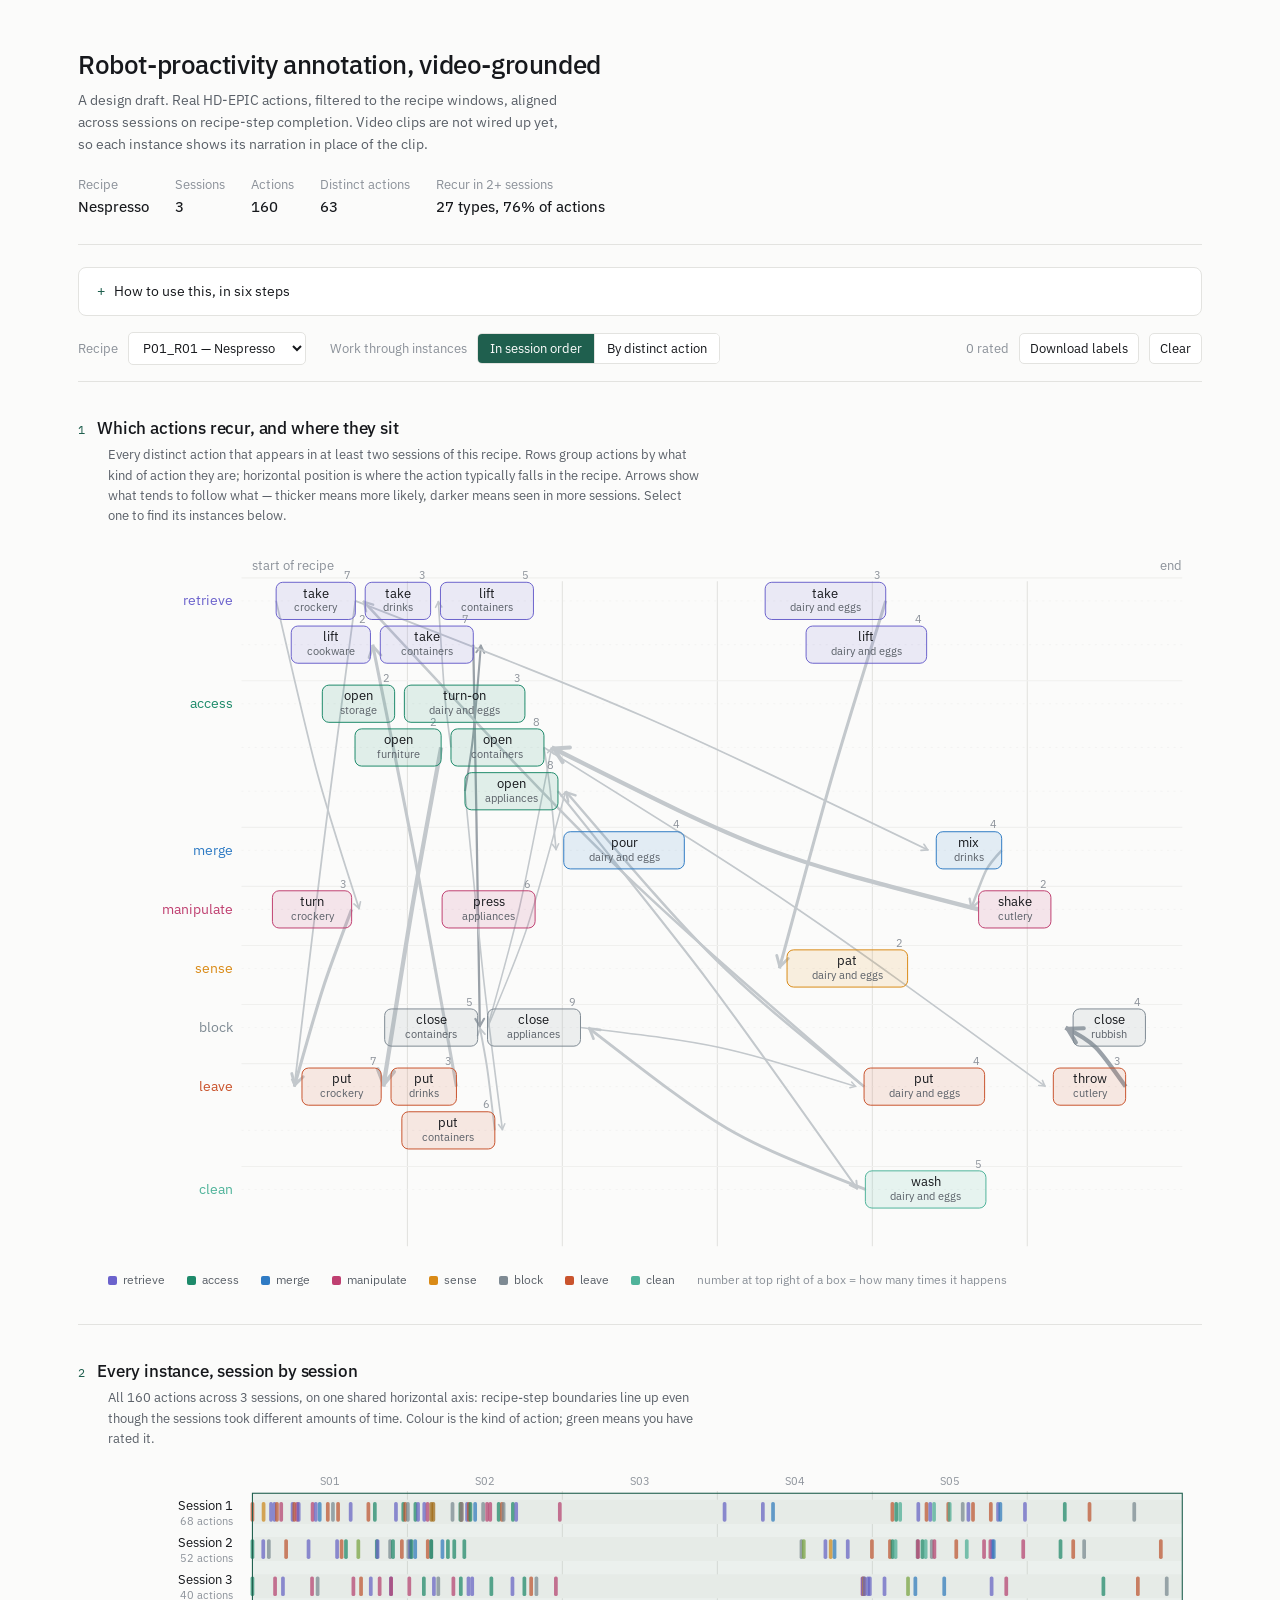
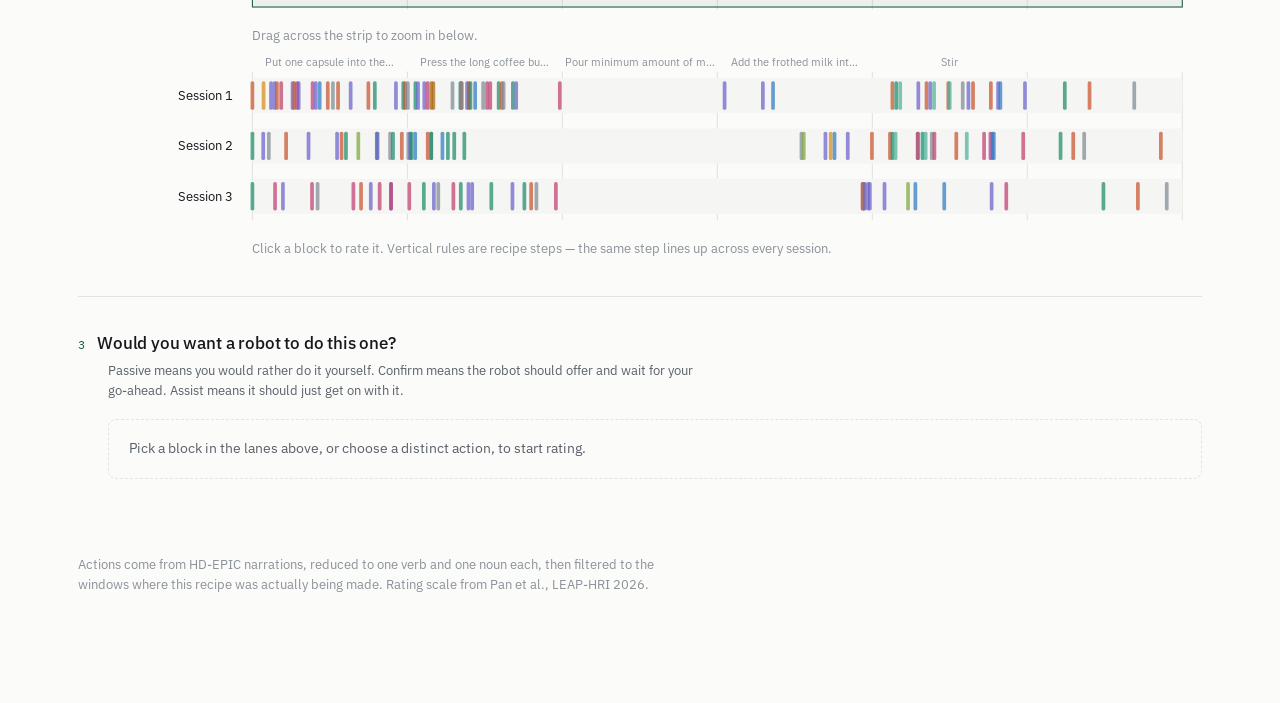
==== index.html @ 305ccfb9 "add annotation tool draft" ====
<!DOCTYPE html>
<html lang="en">
<head>
<meta charset="utf-8">
<meta name="viewport" content="width=device-width,initial-scale=1">
<title>Proactivity annotation tool — design draft</title>
<link rel="preconnect" href="https://fonts.googleapis.com">
<link rel="preconnect" href="https://fonts.gstatic.com" crossorigin>
<link href="https://fonts.googleapis.com/css2?family=IBM+Plex+Sans:wght@400;450;500;600&family=IBM+Plex+Mono:wght@400;450&display=swap" rel="stylesheet">
<style>
:root{
  --paper:#FBFBFA; --panel:#FFFFFF; --ink:#16181C; --mid:#5A6068; --soft:#8B9199;
  --rule:#E3E3E0; --rule2:#F0F0EE; --accent:#1F5F4E; --accent-soft:#E8F0ED;
  --shade:#F5F5F3;
  --c-access:#1D8A6A; --c-block:#7E8A93; --c-clean:#4FB39A; --c-leave:#C9532C;
  --c-manipulate:#BF3F70; --c-merge:#2F7BC4; --c-monitor:#A9690F; --c-retrieve:#6B62CC;
  --c-sense:#D98A16; --c-split:#C93F3F; --c-transition:#7EA83F; --c-order:#9A6BB8;
}
*{box-sizing:border-box}
html,body{margin:0;padding:0}
body{background:var(--paper);color:var(--ink);font-family:"IBM Plex Sans",-apple-system,BlinkMacSystemFont,"Segoe UI",sans-serif;font-size:14px;line-height:1.55;-webkit-font-smoothing:antialiased}
.wrap{max-width:1180px;margin:0 auto;padding:0 28px 96px}
a{color:var(--accent)}
h1,h2,h3{font-weight:500;margin:0}

/* ---------- masthead ---------- */
header{padding:44px 0 26px;border-bottom:1px solid var(--rule)}
h1{font-size:26px;letter-spacing:-.015em}
.sub{color:var(--mid);margin-top:6px;max-width:62ch}
.meta{display:flex;gap:26px;flex-wrap:wrap;margin-top:20px;font-size:12.5px;color:var(--soft)}
.meta b{display:block;font-weight:450;color:var(--ink);font-size:15px;font-variant-numeric:tabular-nums}

/* ---------- controls ---------- */
.bar{display:flex;gap:10px;align-items:center;flex-wrap:wrap;padding:16px 0;border-bottom:1px solid var(--rule);position:sticky;top:0;background:var(--paper);z-index:20}
.bar .lbl{font-size:12.5px;color:var(--soft)}
select,button{font-family:inherit;font-size:13px;color:var(--ink);background:var(--panel);border:1px solid var(--rule);border-radius:5px;padding:6px 10px;cursor:pointer}
select:focus-visible,button:focus-visible{outline:2px solid var(--accent);outline-offset:1px}
button:hover{border-color:var(--soft)}
.seg{display:inline-flex;border:1px solid var(--rule);border-radius:5px;overflow:hidden;background:var(--panel)}
.seg button{border:0;border-radius:0;padding:6px 12px}
.seg button+button{border-left:1px solid var(--rule)}
.seg button[aria-pressed=true]{background:var(--accent);color:#fff}
.spacer{flex:1}

/* ---------- sections ---------- */
section{padding:34px 0;border-bottom:1px solid var(--rule)}
.shead{display:flex;align-items:baseline;gap:12px;margin-bottom:4px}
.snum{font-family:"IBM Plex Mono",monospace;font-size:12px;color:var(--accent);padding-top:2px}
.shead h2{font-size:16.5px;letter-spacing:-.01em}
.snote{color:var(--mid);font-size:13px;max-width:74ch;margin:0 0 18px 30px}
.plot{margin-left:30px}
svg{display:block;width:100%;height:auto;overflow:visible}
text{font-family:"IBM Plex Sans",sans-serif}

/* ---------- annotation ---------- */
.rate{margin-left:30px;background:var(--panel);border:1px solid var(--rule);border-radius:8px;padding:18px 20px}
.rate.empty{background:none;border-style:dashed;color:var(--mid)}
.clip{display:flex;gap:18px}
.thumb{width:172px;height:104px;border-radius:6px;background:var(--shade);border:1px solid var(--rule2);flex:none;display:flex;align-items:center;justify-content:center;color:var(--soft);font-size:11.5px;text-align:center;padding:10px}
.cname{font-size:17px;font-weight:500;letter-spacing:-.01em}
.cmeta{font-size:12.5px;color:var(--soft);margin-top:3px;font-variant-numeric:tabular-nums}
.narr{margin-top:10px;font-size:13.5px;color:var(--mid);border-left:2px solid var(--rule);padding-left:11px}
.ctx{margin-top:11px;font-size:13px;color:var(--mid)}
.ctx b{font-weight:450;color:var(--ink)}
.opts{display:flex;gap:8px;margin-top:16px;flex-wrap:wrap}
.opt{padding:9px 15px;border-radius:6px;font-size:13.5px}
.opt[aria-pressed=true]{background:var(--accent);border-color:var(--accent);color:#fff}
.why{margin-top:12px;width:100%;font-family:inherit;font-size:13px;padding:9px 11px;border:1px solid var(--rule);border-radius:6px;resize:vertical;min-height:38px;color:var(--ink);background:var(--panel)}
.why:focus-visible{outline:2px solid var(--accent);outline-offset:1px}
.nav{display:flex;gap:8px;align-items:center;margin-top:14px;font-size:12.5px;color:var(--soft)}
.row{margin-top:14px;font-family:"IBM Plex Mono",monospace;font-size:11px;color:var(--soft);background:var(--shade);border-radius:5px;padding:10px 12px;white-space:pre-wrap;word-break:break-all;line-height:1.6}
kbd{font-family:"IBM Plex Mono",monospace;font-size:11px;border:1px solid var(--rule);border-bottom-width:2px;border-radius:3px;padding:1px 5px;background:var(--panel);color:var(--mid)}

/* ---------- legend / footer ---------- */
.legend{display:flex;gap:16px 22px;flex-wrap:wrap;margin:14px 0 0 30px;font-size:12px;color:var(--mid)}
.sw{display:inline-block;width:9px;height:9px;border-radius:2px;margin-right:6px;vertical-align:-1px}
.foot{padding:30px 0 0;font-size:12.5px;color:var(--soft);max-width:74ch}
.how{margin:22px 0 0;border:1px solid var(--rule);border-radius:8px;background:var(--panel);padding:0 18px}
.how summary{cursor:pointer;padding:13px 0;font-size:13.5px;color:var(--ink);list-style:none}
.how summary::-webkit-details-marker{display:none}
.how summary::before{content:"+";color:var(--accent);font-family:"IBM Plex Mono",monospace;margin-right:9px}
.how[open] summary::before{content:"\2212"}
.how ol{margin:0 0 16px;padding-left:20px;font-size:13.5px;color:var(--mid);max-width:76ch}
.how li{margin-bottom:7px}
.how li b{font-weight:500;color:var(--ink)}
@media (max-width:720px){.wrap{padding:0 16px 60px}.plot,.rate,.snote,.legend{margin-left:0}.clip{flex-direction:column}.thumb{width:100%}}
@media (prefers-reduced-motion:no-preference){.bk,.nd{transition:opacity .12s ease}}
</style>
</head>
<body>
<div class="wrap">

<header>
  <h1>Robot-proactivity annotation, video-grounded</h1>
  <p class="sub">A design draft. Real HD-EPIC actions, filtered to the recipe windows, aligned across sessions on recipe-step completion. Video clips are not wired up yet, so each instance shows its narration in place of the clip.</p>
  <div class="meta" id="meta"></div>
</header>

  <details class="how">
    <summary>How to use this, in six steps</summary>
    <ol>
      <li><b>Pick a recipe.</b> Two are loaded. The numbers above tell you how many actions there are and how many distinct kinds of action.</li>
      <li><b>Glance at the top panel.</b> It shows the kinds of action that happen in more than one session, placed left to right by where they usually fall.</li>
      <li><b>Look at the lanes.</b> One lane per session, every action shown. The vertical rules are recipe steps, and they line up across sessions even though the sessions took different amounts of time. Drag across the top strip to zoom in; double-click to zoom back out.</li>
      <li><b>Click any block.</b> The panel at the bottom shows what the person was doing, what came just before and after, and how long their hands were free afterwards.</li>
      <li><b>Rate it.</b> Passive, confirm, or assist. Press <kbd>1</kbd> <kbd>2</kbd> <kbd>3</kbd> and it moves to the next action on its own. Arrow keys move without rating. Rated blocks turn green.</li>
      <li><b>Optional:</b> click a box in the top panel to see just that kind of action across all sessions, and check whether your answer holds when it happens at a different moment. Click it again to go back.</li>
    </ol>
  </details>

<div class="bar">
  <span class="lbl">Recipe</span>
  <select id="recipe"></select>
  <span class="lbl" style="margin-left:14px">Work through instances</span>
  <div class="seg" role="group" aria-label="Traversal mode">
    <button id="mChron" aria-pressed="true">In session order</button>
    <button id="mNode" aria-pressed="false">By distinct action</button>
  </div>
  <span class="spacer"></span>
  <span class="lbl" id="prog">0 rated</span>
  <button id="export">Download labels</button>
  <button id="reset">Clear</button>
</div>

<section>
  <div class="shead"><span class="snum">1</span><h2>Which actions recur, and where they sit</h2></div>
  <p class="snote">Every distinct action that appears in at least two sessions of this recipe. Rows group actions by what kind of action they are; horizontal position is where the action typically falls in the recipe. Arrows show what tends to follow what — thicker means more likely, darker means seen in more sessions. Select one to find its instances below.</p>
  <div class="plot" id="graph"></div>
  <div class="legend" id="legend"></div>
</section>

<section>
  <div class="shead"><span class="snum">2</span><h2>Every instance, session by session</h2></div>
  <p class="snote" id="slNote"></p>
  <div class="plot" id="over"></div>
  <div class="plot" id="detail" style="margin-top:6px"></div>
</section>

<section style="border-bottom:0">
  <div class="shead"><span class="snum">3</span><h2>Would you want a robot to do this one?</h2></div>
  <p class="snote">Passive means you would rather do it yourself. Confirm means the robot should offer and wait for your go-ahead. Assist means it should just get on with it.</p>
  <div id="rate"></div>
</section>

<p class="foot">Actions come from HD-EPIC narrations, reduced to one verb and one noun each, then filtered to the windows where this recipe was actually being made. Rating scale from Pan et al., LEAP-HRI 2026.</p>

</div>

<script src="data.js"></script>
<script>
(function(){
"use strict";
const $=id=>document.getElementById(id);
const CATS=["retrieve","access","split","merge","manipulate","monitor","sense","distribute","order","transition","block","leave","clean"];
const cc=c=>getComputedStyle(document.documentElement).getPropertyValue("--c-"+c).trim()||"#8B9199";
const OPTS=["Passive","Proactive-confirm","Proactive-assist"];

let key=Object.keys(DATA)[0], D=null, mode="chron", selNode=null, cur=null;
let brush=[0,1], labels={};

/* ---------- persistence ---------- */
const LS="proactivity-labels-v1";
try{labels=JSON.parse(localStorage.getItem(LS)||"{}")}catch(e){labels={}}
function save(){try{localStorage.setItem(LS,JSON.stringify(labels))}catch(e){}}

/* ---------- helpers ---------- */
const iid=(r,i)=>key+"|"+D.sessions[r].id.replace(" ","")+"|"+i;
function flat(){ // every instance in the current traversal order
  const out=[];
  D.sessions.forEach((s,r)=>s.a.forEach((a,i)=>{
    if(selNode!==null && a[0]!==selNode) return;
    out.push([r,i,a]);
  }));
  if(mode==="node") out.sort((p,q)=>p[2][0]-q[2][0] || p[2][4]-q[2][4]);
  return out;
}
function nodeOf(a){return a[0]>=0?D.nodes[a[0]].k:null}
function nameOf(a){return a?(a[0]>=0?D.nodes[a[0]].k:"("+a[1]+", one-off)"):"—"}

/* ---------- layout constants ---------- */
const VW=1000, LX=132, RX=982, PW=RX-LX;

/* ================= 1. GRAPH ================= */
function drawGraph(){
  const N=D.nodes.map(n=>Object.assign({},n));
  const rows=CATS.filter(c=>N.some(n=>n.c===c));
  const RI={}; rows.forEach((c,i)=>RI[c]=i);
  N.forEach(n=>{const p=n.k.split(" ");n.v=p[0];n.o=p.slice(1).join(" ");
    n.w=Math.max(n.v.length*7.1,n.o.length*6.3)+22; n.px=LX+n.x*PW;});
  /* pack each category into sub-lanes so x stays true to position */
  const rowH=[]; let tot=0;
  rows.forEach((c,ri)=>{
    const g=N.filter(n=>n.c===c).sort((a,b)=>a.px-b.px), lanes=[];
    const TOL=34; /* allow this much nudge before spilling to a new sub-lane */
    g.forEach(n=>{
      n.px=Math.max(LX+n.w/2,Math.min(RX-n.w/2,n.px));
      let L=-1,shift=0;
      for(let j=0;j<lanes.length;j++){
        const need=lanes[j]+9-(n.px-n.w/2);
        if(need<=0){L=j;shift=0;break}
        if(need<=TOL && n.px+need+n.w/2<=RX){L=j;shift=need;break}
      }
      if(L<0){lanes.push(0);L=lanes.length-1;shift=0}
      n.px+=shift; lanes[L]=n.px+n.w/2; n.lane=L;
    });
    rowH[ri]={top:tot,lanes:Math.max(1,lanes.length)}; tot+=Math.max(1,lanes.length)*40+14;
  });
  N.forEach(n=>{const ri=RI[n.c];n.y=52+rowH[ri].top+n.lane*40});
  const RY=i=>52+rowH[i].top, H=52+tot+8;
  let s=`<svg viewBox="0 0 ${VW} ${H}" role="img" aria-label="Recurring actions by kind and typical position">
  <defs><marker id="ah" viewBox="0 0 10 10" refX="9" refY="5" markerWidth="5.5" markerHeight="5.5" orient="auto-start-reverse"><path d="M2 1.5L8 5L2 8.5" fill="none" stroke="context-stroke" stroke-width="1.7" stroke-linecap="round" stroke-linejoin="round"/></marker></defs>`;
  // milestone guides
  const K=D.steps.length+1;
  for(let i=1;i<K;i++){const x=LX+i/K*PW;
    s+=`<line x1="${x.toFixed(1)}" y1="34" x2="${x.toFixed(1)}" y2="${H-10}" stroke="var(--rule)" stroke-width="1"/>`}
  s+=`<text x="${LX}" y="24" font-size="11.5" fill="var(--soft)">start of recipe</text>`;
  s+=`<text x="${RX}" y="24" text-anchor="end" font-size="11.5" fill="var(--soft)">end</text>`;
  rows.forEach((c,i)=>{const y=RY(i),ln=rowH[i].lanes;
    s+=`<line x1="${LX-10}" y1="${y-21}" x2="${RX}" y2="${y-21}" stroke="var(--rule2)" stroke-width="1"/>
    <text x="${LX-18}" y="${y+4}" text-anchor="end" font-size="12.5" fill="${cc(c)}">${c}</text>`;
    for(let j=0;j<ln;j++)s+=`<line x1="${LX-10}" y1="${y+j*40}" x2="${RX}" y2="${y+j*40}" stroke="var(--rule2)" stroke-width=".6" stroke-dasharray="2 4"/>`});
  D.edges.forEach(([a,b,p,ns])=>{const na=N[a],nb=N[b],ya=na.y,yb=nb.y,back=nb.px<na.px;
    const sx=na.px+(back?-na.w/2:na.w/2), ex=nb.px+(back?nb.w/2+7:-nb.w/2-7), my=(ya+yb)/2+(back?24:-12);
    s+=`<path class="ed" data-a="${a}" data-b="${b}" d="M${sx.toFixed(1)} ${ya} C${((sx+ex)/2).toFixed(1)} ${my.toFixed(1)} ${((sx+ex)/2).toFixed(1)} ${my.toFixed(1)} ${ex.toFixed(1)} ${yb}" fill="none" stroke="${ns>=3?"#9AA1A8":"#C3C8CC"}" stroke-width="${(.7+p*3.2).toFixed(2)}" marker-end="url(#ah)"/>`});
  N.forEach((n,i)=>{const y=n.y,col=cc(n.c);
    s+=`<g class="nd" data-i="${i}" tabindex="0" role="button" aria-label="${n.k}, ${n.ct} instances">
      <rect x="${(n.px-n.w/2).toFixed(1)}" y="${y-17}" width="${n.w.toFixed(1)}" height="34" rx="6" fill="${col}" fill-opacity=".12" stroke="${col}" stroke-width=".9"/>
      <text x="${n.px.toFixed(1)}" y="${y-3}" text-anchor="middle" font-size="12" fill="var(--ink)">${n.v}</text>
      <text x="${n.px.toFixed(1)}" y="${y+9.5}" text-anchor="middle" font-size="10.5" fill="var(--mid)">${n.o}</text>
      <text x="${(n.px+n.w/2-4).toFixed(1)}" y="${y-20}" text-anchor="end" font-size="10" fill="var(--soft)">${n.ct}</text></g>`});
  $("graph").innerHTML=s+"</svg>";
  $("graph").querySelectorAll(".nd").forEach(g=>{
    g.style.cursor="pointer";
    const go=()=>pickNode(+g.dataset.i);
    g.onclick=go; g.onkeydown=e=>{if(e.key==="Enter"||e.key===" "){e.preventDefault();go()}};
  });
  paintGraph();
  $("legend").innerHTML=CATS.filter(c=>D.nodes.some(n=>n.c===c))
    .map(c=>`<span><i class="sw" style="background:${cc(c)}"></i>${c}</span>`).join("")
    +`<span style="color:var(--soft)">number at top right of a box = how many times it happens</span>`;
}
function paintGraph(){
  $("graph").querySelectorAll(".nd").forEach(g=>{
    const on=selNode===null||+g.dataset.i===selNode;
    g.setAttribute("opacity",on?1:.22);
    const r=g.querySelector("rect");
    r.setAttribute("stroke-width",+g.dataset.i===selNode?2.2:.9);
    r.setAttribute("fill-opacity",+g.dataset.i===selNode?.24:.12);
  });
  $("graph").querySelectorAll(".ed").forEach(e=>{
    e.setAttribute("opacity",selNode===null?1:(+e.dataset.a===selNode||+e.dataset.b===selNode?1:.12));
  });
}
function pickNode(i){
  selNode=selNode===i?null:i;
  mode=selNode===null?mode:"node";
  setMode(mode,true);
  const f=flat(); cur=f.length?[f[0][0],f[0][1]]:null;
  if(selNode!==null){const xs=f.map(t=>t[2][4]);
    brush=[Math.max(0,Math.min(...xs)-.04),Math.min(1,Math.max(...xs)+.04)];}
  paintGraph(); drawLanes(); drawRate();
}

/* ================= 2. LANES ================= */
function laneBlocks(sIdx,y,h,x0,x1,click){
  const s=D.sessions[sIdx]; let out="";
  s.a.forEach((a,i)=>{
    const t=a[4]; if(t<x0-.002||t>x1+.002) return;
    const w=Math.max(2.2,(x1-x0<.35?7:3.4));
    const px=LX+(t-x0)/(x1-x0)*PW;
    const lit=selNode===null||a[0]===selNode;
    const isCur=cur&&cur[0]===sIdx&&cur[1]===i;
    const done=labels[iid(sIdx,i)];
    out+=`<rect class="bk" ${click?`data-r="${sIdx}" data-i="${i}" tabindex="0" role="button" aria-label="${nameOf(a)}"`:""} x="${(px-w/2).toFixed(1)}" y="${y}" width="${w}" height="${h}" rx="1.5" fill="${done?"var(--accent)":cc(a[1])}" fill-opacity="${lit?(done?.95:.72):.10}" ${isCur?'stroke="var(--ink)" stroke-width="1.6"':""}/>`;
  });
  return out;
}
function drawLanes(){
  const K=D.steps.length+1, S=D.sessions;
  /* --- overview --- */
  const OH=34+S.length*34+30;
  let o=`<svg viewBox="0 0 ${VW} ${OH}" role="img" aria-label="Overview of all sessions">`;
  for(let i=1;i<K;i++){const x=LX+i/K*PW;
    o+=`<line x1="${x.toFixed(1)}" y1="22" x2="${x.toFixed(1)}" y2="${34+S.length*34-6}" stroke="var(--rule)" stroke-width="1"/>`}
  D.steps.forEach((st,i)=>{const x=LX+(i+.5)/K*PW;
    o+=`<text x="${x.toFixed(1)}" y="16" text-anchor="middle" font-size="10.5" fill="var(--soft)">${st.id.split("_").pop()}</text>`});
  S.forEach((s,r)=>{const y=30+r*34;
    o+=`<text x="${LX-18}" y="${y+9}" text-anchor="end" font-size="12" fill="var(--ink)">${s.id}</text>
        <text x="${LX-18}" y="${y+23}" text-anchor="end" font-size="10.5" fill="var(--soft)">${s.n} actions</text>
        <rect x="${LX}" y="${y}" width="${PW}" height="22" fill="var(--shade)" rx="2"/>`;
    o+=laneBlocks(r,y+2,18,0,1,false);});
  const bx=LX+brush[0]*PW, bw=(brush[1]-brush[0])*PW;
  o+=`<rect id="bsel" x="${bx.toFixed(1)}" y="24" width="${bw.toFixed(1)}" height="${S.length*34+2}" fill="var(--accent)" fill-opacity=".07" stroke="var(--accent)" stroke-width="1"/>
      <rect id="bhit" x="${LX}" y="24" width="${PW}" height="${S.length*34+2}" fill="transparent" style="cursor:crosshair"/>
      <text x="${LX}" y="${OH-8}" font-size="11.5" fill="var(--soft)">Drag across the strip to zoom in below.</text>`;
  $("over").innerHTML=o+"</svg>";

  /* --- detail --- */
  const DH=26+S.length*46+26;
  let d=`<svg viewBox="0 0 ${VW} ${DH}" role="img" aria-label="Zoomed detail">`;
  for(let i=0;i<=K;i++){const t=i/K; if(t<brush[0]||t>brush[1])continue;
    const x=LX+(t-brush[0])/(brush[1]-brush[0])*PW;
    d+=`<line x1="${x.toFixed(1)}" y1="16" x2="${x.toFixed(1)}" y2="${22+S.length*46-8}" stroke="var(--rule)" stroke-width="1"/>`}
  const segPx=(1/K)/(brush[1]-brush[0])*PW;
  D.steps.forEach((st,i)=>{const t=(i+.5)/K; if(t<brush[0]||t>brush[1])return;
    const x=LX+(t-brush[0])/(brush[1]-brush[0])*PW, max=Math.floor(segPx/5.6);
    if(max<6)return;
    const txt=st.label.length>max?st.label.slice(0,max-1)+"\u2026":st.label;
    d+=`<text x="${x.toFixed(1)}" y="11" text-anchor="middle" font-size="10.5" fill="var(--soft)">${txt}</text>`});
  S.forEach((s,r)=>{const y=22+r*46;
    d+=`<text x="${LX-18}" y="${y+20}" text-anchor="end" font-size="12" fill="var(--ink)">${s.id}</text>
        <rect x="${LX}" y="${y}" width="${PW}" height="32" fill="var(--shade)" rx="2"/>`;
    d+=laneBlocks(r,y+3,26,brush[0],brush[1],true);});
  $("detail").innerHTML=d+`<text x="${LX}" y="${DH-8}" font-size="11.5" fill="var(--soft)">Click a block to rate it. Vertical rules are recipe steps — the same step lines up across every session.</text></svg>`;
  $("detail").querySelectorAll(".bk").forEach(b=>{
    b.style.cursor="pointer";
    const go=()=>{cur=[+b.dataset.r,+b.dataset.i];drawLanes();drawRate()};
    b.onclick=go; b.onkeydown=e=>{if(e.key==="Enter"||e.key===" "){e.preventDefault();go()}};
  });
  wireBrush();
  const n=D.nodes[selNode];
  $("slNote").textContent = selNode===null
    ? `All ${D.stats.acts} actions across ${S.length} sessions, on one shared horizontal axis: recipe-step boundaries line up even though the sessions took different amounts of time. Colour is the kind of action; green means you have rated it.`
    : `${n.k} — ${n.ct} instances, in ${n.ns} of ${S.length} sessions. Consistent horizontal positions mean this action has a stable place in the recipe; scattered ones mean it does not.`;
}
function wireBrush(){
  const hit=$("over").querySelector("#bhit"); if(!hit)return;
  let a=null;
  const xOf=ev=>{const r=hit.getBoundingClientRect();
    const cx=(ev.touches?ev.touches[0].clientX:ev.clientX)-r.left;
    return Math.max(0,Math.min(1,cx/r.width));};
  const down=e=>{a=xOf(e);e.preventDefault();
    window.addEventListener("pointermove",move);window.addEventListener("pointerup",up);};
  const move=e=>{const b=xOf(e);const lo=Math.min(a,b),hi=Math.max(a,b);
    if(hi-lo>.012){brush=[lo,hi];drawLanes()}};
  const up=()=>{window.removeEventListener("pointermove",move);window.removeEventListener("pointerup",up);a=null};
  hit.addEventListener("pointerdown",down);
  hit.addEventListener("dblclick",()=>{brush=[0,1];drawLanes()});
}

/* ================= 3. RATE ================= */
function drawRate(){
  const box=$("rate");
  if(!cur){box.innerHTML=`<div class="rate empty">Pick a block in the lanes above, or choose a distinct action, to start rating.</div>`;return}
  const [r,i]=cur, s=D.sessions[r], a=s.a[i], pv=s.a[i-1], nx=s.a[i+1];
  const gap=nx?(nx[2]-(a[2]+a[3])).toFixed(1):null;
  const id=iid(r,i), rec=labels[id]||{};
  const f=flat(), at=f.findIndex(t=>t[0]===r&&t[1]===i);
  const row={instance_id:id,recipe:key,session:s.vid,node:nodeOf(a),verb_category:a[1],
    clip:[a[2],+(a[2]+a[3]).toFixed(1)],duration_s:a[3],aligned_position:a[4],
    step_segment:Math.floor(a[4]*(D.steps.length+1))+1,
    prev:nameOf(pv),next:nameOf(nx),gap_after_s:gap?+gap:null,
    node_recurs_in_sessions:a[0]>=0?D.nodes[a[0]].ns:1,
    label:rec.label||null,rationale:rec.why||null,traversal:mode};
  box.innerHTML=`<div class="rate">
    <div class="clip">
      <div class="thumb">clip ${a[2]}–${(a[2]+a[3]).toFixed(1)}s<br>not wired up yet</div>
      <div style="flex:1;min-width:0">
        <div class="cname">${nameOf(a)}</div>
        <div class="cmeta">${s.id} — action ${i+1} of ${s.n}, lasted ${a[3]}s</div>
        <div class="narr">${a[5]}</div>
        <div class="ctx">Comes after <b>${nameOf(pv)}</b>, then <b>${nameOf(nx)}</b>.${gap?` The hands are free for <b>${gap}s</b> afterwards.`:""}</div>
      </div>
    </div>
    <div class="opts">${OPTS.map((o,k)=>`<button class="opt" data-o="${o}" aria-pressed="${rec.label===o}">${o} <kbd>${k+1}</kbd></button>`).join("")}</div>
    <textarea class="why" id="why" placeholder="Why? (optional, but please fill it in for the first few)">${rec.why||""}</textarea>
    <div class="nav">
      <button id="prev">Previous</button><button id="next">Next</button>
      <span>${at+1} of ${f.length} in this pass — <kbd>left</kbd> <kbd>right</kbd> to move, <kbd>1</kbd>–<kbd>3</kbd> to rate</span>
    </div>
    <div class="row">${JSON.stringify(row)}</div></div>`;
  box.querySelectorAll(".opt").forEach(b=>b.onclick=()=>setLabel(b.dataset.o));
  $("why").onchange=e=>{labels[id]=Object.assign({},labels[id],{why:e.target.value});save()};
  $("prev").onclick=()=>step(-1); $("next").onclick=()=>step(1);
  $("prog").textContent=Object.values(labels).filter(v=>v&&v.label).length+" rated";
}
function setLabel(o){
  if(!cur)return; const id=iid(cur[0],cur[1]);
  labels[id]=Object.assign({},labels[id],{label:o}); save();
  drawLanes(); drawRate();
  setTimeout(()=>step(1),160);
}
function step(d){
  const f=flat(); if(!f.length)return;
  let at=cur?f.findIndex(t=>t[0]===cur[0]&&t[1]===cur[1]):-1;
  at=Math.max(0,Math.min(f.length-1,at+d));
  cur=[f[at][0],f[at][1]];
  const t=f[at][2][4];
  if(t<brush[0]||t>brush[1]){const w=brush[1]-brush[0];
    brush=[Math.max(0,t-w/2),Math.min(1,Math.max(w,t+w/2))];}
  drawLanes(); drawRate();
}

/* ================= shell ================= */
function setMode(m,quiet){
  mode=m;
  $("mChron").setAttribute("aria-pressed",m==="chron");
  $("mNode").setAttribute("aria-pressed",m==="node");
  if(!quiet){const f=flat();cur=f.length?[f[0][0],f[0][1]]:null;drawLanes();drawRate()}
}
function load(k){
  key=k; D=DATA[k]; selNode=null; cur=null; brush=[0,1];
  $("meta").innerHTML=[["Recipe",D.name],["Sessions",D.sessions.length],
    ["Actions",D.stats.acts],["Distinct actions",D.stats.types],
    ["Recur in 2+ sessions",D.stats.core+" types, "+Math.round(D.stats.cov*100)+"% of actions"]]
    .map(([a,b])=>`<span>${a}<b>${b}</b></span>`).join("");
  drawGraph(); drawLanes(); drawRate();
}
$("recipe").innerHTML=Object.keys(DATA).map(k=>`<option value="${k}">${k} — ${DATA[k].name}</option>`).join("");
$("recipe").onchange=e=>load(e.target.value);
$("mChron").onclick=()=>{selNode=null;paintGraph();setMode("chron")};
$("mNode").onclick=()=>setMode("node");
$("export").onclick=()=>{
  const rows=[];
  Object.keys(DATA).forEach(k=>DATA[k].sessions.forEach((s,r)=>s.a.forEach((a,i)=>{
    const id=k+"|"+s.id.replace(" ","")+"|"+i, rec=labels[id]; if(!rec||!rec.label)return;
    rows.push({instance_id:id,recipe:k,session:s.vid,node:a[0]>=0?DATA[k].nodes[a[0]].k:null,
      verb_category:a[1],clip:[a[2],+(a[2]+a[3]).toFixed(1)],duration_s:a[3],
      aligned_position:a[4],prev:i>0?(s.a[i-1][0]>=0?DATA[k].nodes[s.a[i-1][0]].k:"one-off"):null,
      next:i<s.a.length-1?(s.a[i+1][0]>=0?DATA[k].nodes[s.a[i+1][0]].k:"one-off"):null,
      label:rec.label,rationale:rec.why||null});})));
  const b=new Blob([JSON.stringify(rows,null,1)],{type:"application/json"});
  const u=URL.createObjectURL(b), a=document.createElement("a");
  a.href=u; a.download="proactivity_labels.json"; a.click(); URL.revokeObjectURL(u);
};
$("reset").onclick=()=>{if(confirm("Clear all labels on this device?")){labels={};save();drawLanes();drawRate()}};
document.addEventListener("keydown",e=>{
  if(/^(INPUT|TEXTAREA|SELECT)$/.test(e.target.tagName))return;
  if(e.key==="ArrowRight"){step(1);e.preventDefault()}
  else if(e.key==="ArrowLeft"){step(-1);e.preventDefault()}
  else if("123".includes(e.key)){setLabel(OPTS[+e.key-1]);e.preventDefault()}
});
load(key);
})();
</script>
</body>
</html>
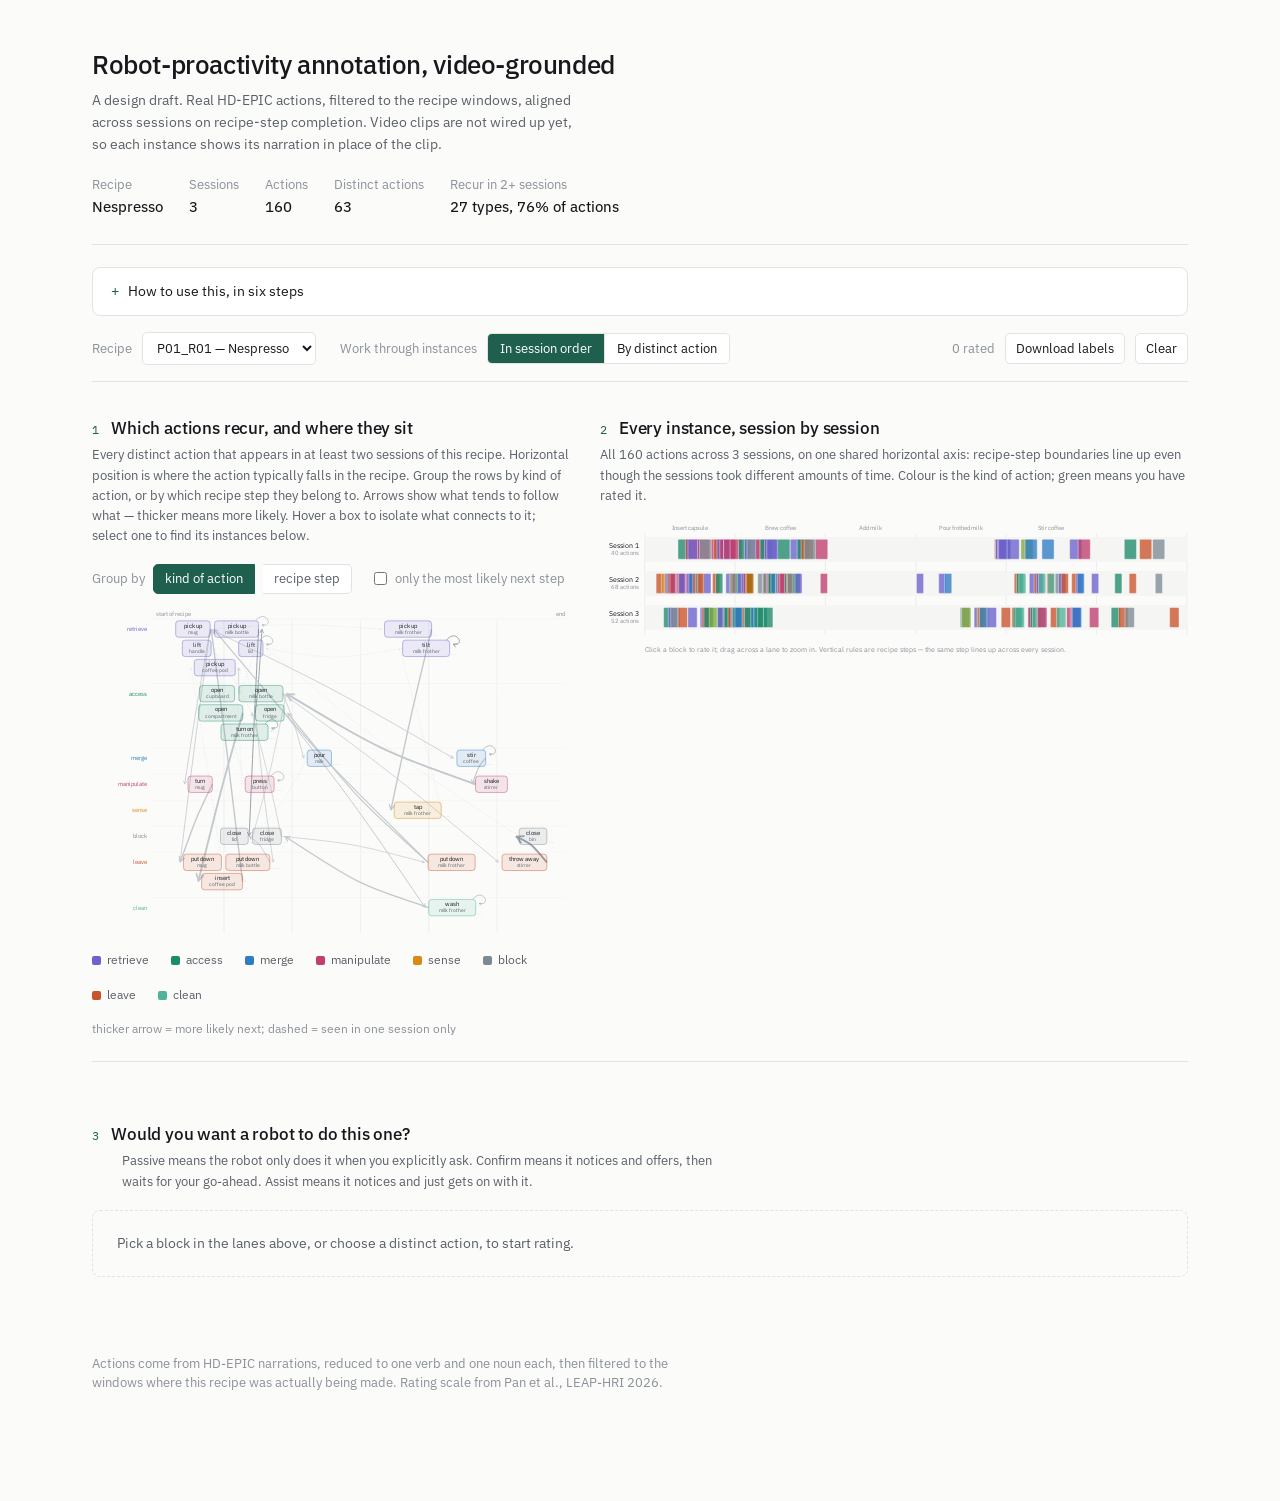
==== commit 87cafb49: "update annotation tool" ====
--- a/index.html
+++ b/index.html
@@ -19,7 +19,11 @@
 *{box-sizing:border-box}
 html,body{margin:0;padding:0}
 body{background:var(--paper);color:var(--ink);font-family:"IBM Plex Sans",-apple-system,BlinkMacSystemFont,"Segoe UI",sans-serif;font-size:14px;line-height:1.55;-webkit-font-smoothing:antialiased}
-.wrap{max-width:1180px;margin:0 auto;padding:0 28px 96px}
+.wrap{width:90%;max-width:2200px;margin:0 auto;padding:0 28px 96px}
+.toprow{display:grid;grid-template-columns:1fr 1.22fr;gap:26px;align-items:start;border-bottom:1px solid var(--rule);margin-bottom:26px}
+.toprow>section{border-bottom:0;margin-bottom:0;padding-bottom:22px;min-width:0}
+.toprow .snote,.toprow .plot,.toprow .legend,.toprow .gctl{margin-left:0;max-width:none}
+@media (max-width:1200px){.toprow{grid-template-columns:1fr}}
 a{color:var(--accent)}
 h1,h2,h3{font-weight:500;margin:0}
 
@@ -48,21 +52,37 @@
 .snum{font-family:"IBM Plex Mono",monospace;font-size:12px;color:var(--accent);padding-top:2px}
 .shead h2{font-size:16.5px;letter-spacing:-.01em}
 .snote{color:var(--mid);font-size:13px;max-width:74ch;margin:0 0 18px 30px}
+.gctl{margin:0 0 10px 30px;display:flex;align-items:center;gap:8px;font-size:12.5px;color:var(--soft);flex-wrap:wrap}
+.gbtn{font:inherit;padding:4px 11px;border:1px solid var(--rule);background:var(--panel);cursor:pointer;color:var(--mid)}
+.gbtn:first-of-type{border-radius:5px 0 0 5px}.gbtn:last-of-type{border-radius:0 5px 5px 0;border-left:none}
+.gbtn.on{background:var(--accent);border-color:var(--accent);color:#fff}
+.gchk{display:flex;align-items:center;gap:5px;margin-left:10px;cursor:pointer}
 .plot{margin-left:30px}
 svg{display:block;width:100%;height:auto;overflow:visible}
 text{font-family:"IBM Plex Sans",sans-serif}
 
 /* ---------- annotation ---------- */
-.rate{margin-left:30px;background:var(--panel);border:1px solid var(--rule);border-radius:8px;padding:18px 20px}
+.rate{margin-left:0;background:var(--panel);border:1px solid var(--rule);border-radius:8px;padding:22px 24px}
+.ctrack{position:relative;height:7px;border-radius:4px;background:var(--rule2);margin-top:8px;overflow:hidden}
+.cact{position:absolute;top:0;bottom:0;background:var(--accent);opacity:.5}
+.chead{position:absolute;top:-2px;width:2px;height:11px;background:var(--ink);left:0}
+.bulk{margin:14px 0 0;font-size:12.5px;color:var(--soft);display:flex;align-items:center;gap:10px;flex-wrap:wrap}
 .rate.empty{background:none;border-style:dashed;color:var(--mid)}
-.clip{display:flex;gap:18px}
+.clip{display:flex;gap:22px;align-items:stretch}
+.clipcol{width:min(720px,46%);flex:none;min-width:0}
+.clipv{width:100%;aspect-ratio:16/9;border-radius:6px;background:#000;border:1px solid var(--rule2)}
+.clipv video{width:100%;height:100%;border-radius:6px;object-fit:cover;filter:brightness(2) contrast(1.15) saturate(1.1)}
+.ctext{flex:1;min-width:0;display:flex;flex-direction:column}
+.cclip{font-size:11px;color:var(--soft);margin-top:5px;text-align:center;font-variant-numeric:tabular-nums}
 .thumb{width:172px;height:104px;border-radius:6px;background:var(--shade);border:1px solid var(--rule2);flex:none;display:flex;align-items:center;justify-content:center;color:var(--soft);font-size:11.5px;text-align:center;padding:10px}
 .cname{font-size:17px;font-weight:500;letter-spacing:-.01em}
 .cmeta{font-size:12.5px;color:var(--soft);margin-top:3px;font-variant-numeric:tabular-nums}
 .narr{margin-top:10px;font-size:13.5px;color:var(--mid);border-left:2px solid var(--rule);padding-left:11px}
-.ctx{margin-top:11px;font-size:13px;color:var(--mid)}
+.ctx{margin-top:11px;margin-bottom:16px;font-size:13px;color:var(--mid)}
 .ctx b{font-weight:450;color:var(--ink)}
-.opts{display:flex;gap:8px;margin-top:16px;flex-wrap:wrap}
+/* margin-top:auto pushes the controls to the foot of the text column so
+   they line up with the bottom of the video instead of leaving a hole. */
+.opts{display:flex;gap:8px;margin-top:auto;padding-top:20px;flex-wrap:wrap;border-top:1px solid var(--rule)}
 .opt{padding:9px 15px;border-radius:6px;font-size:13.5px}
 .opt[aria-pressed=true]{background:var(--accent);border-color:var(--accent);color:#fff}
 .why{margin-top:12px;width:100%;font-family:inherit;font-size:13px;padding:9px 11px;border:1px solid var(--rule);border-radius:6px;resize:vertical;min-height:38px;color:var(--ink);background:var(--panel)}
@@ -83,7 +103,8 @@
 .how ol{margin:0 0 16px;padding-left:20px;font-size:13.5px;color:var(--mid);max-width:76ch}
 .how li{margin-bottom:7px}
 .how li b{font-weight:500;color:var(--ink)}
-@media (max-width:720px){.wrap{padding:0 16px 60px}.plot,.rate,.snote,.legend{margin-left:0}.clip{flex-direction:column}.thumb{width:100%}}
+@media (max-width:980px){.clip{flex-direction:column}.clipv{width:100%}}
+@media (max-width:720px){.wrap{width:auto;padding:0 16px 60px}.plot,.rate,.snote,.legend{margin-left:0}.thumb{width:100%}}
 @media (prefers-reduced-motion:no-preference){.bk,.nd{transition:opacity .12s ease}}
 </style>
 </head>
@@ -122,9 +143,15 @@
   <button id="reset">Clear</button>
 </div>
 
+<div class="toprow">
 <section>
   <div class="shead"><span class="snum">1</span><h2>Which actions recur, and where they sit</h2></div>
-  <p class="snote">Every distinct action that appears in at least two sessions of this recipe. Rows group actions by what kind of action they are; horizontal position is where the action typically falls in the recipe. Arrows show what tends to follow what — thicker means more likely, darker means seen in more sessions. Select one to find its instances below.</p>
+  <p class="snote">Every distinct action that appears in at least two sessions of this recipe. Horizontal position is where the action typically falls in the recipe. Group the rows by kind of action, or by which recipe step they belong to. Arrows show what tends to follow what — thicker means more likely. Hover a box to isolate what connects to it; select one to find its instances below.</p>
+  <div class="gctl">
+    <span>Group by</span>
+    <button class="gbtn on" data-g="cat">kind of action</button><button class="gbtn" data-g="step">recipe step</button>
+    <label class="gchk"><input type="checkbox" id="mainOnly"> only the most likely next step</label>
+  </div>
   <div class="plot" id="graph"></div>
   <div class="legend" id="legend"></div>
 </section>
@@ -135,10 +162,11 @@
   <div class="plot" id="over"></div>
   <div class="plot" id="detail" style="margin-top:6px"></div>
 </section>
+</div>
 
 <section style="border-bottom:0">
   <div class="shead"><span class="snum">3</span><h2>Would you want a robot to do this one?</h2></div>
-  <p class="snote">Passive means you would rather do it yourself. Confirm means the robot should offer and wait for your go-ahead. Assist means it should just get on with it.</p>
+  <p class="snote">Passive means the robot only does it when you explicitly ask. Confirm means it notices and offers, then waits for your go-ahead. Assist means it notices and just gets on with it.</p>
   <div id="rate"></div>
 </section>
 
@@ -146,7 +174,7 @@
 
 </div>
 
-<script src="data.js"></script>
+<script src="scripts\out\annotation_data\data.js"></script>
 <script>
 (function(){
 "use strict";
@@ -154,6 +182,8 @@
 const CATS=["retrieve","access","split","merge","manipulate","monitor","sense","distribute","order","transition","block","leave","clean"];
 const cc=c=>getComputedStyle(document.documentElement).getPropertyValue("--c-"+c).trim()||"#8B9199";
 const OPTS=["Passive","Proactive-confirm","Proactive-assist"];
+let grouping="cat", mainOnly=false;
+const VIDEO_BASE="https://object-aware-fair-string.trycloudflare.com/hd_epic_videos";
 
 let key=Object.keys(DATA)[0], D=null, mode="chron", selNode=null, cur=null;
 let brush=[0,1], labels={};
@@ -171,73 +201,154 @@
     if(selNode!==null && a[0]!==selNode) return;
     out.push([r,i,a]);
   }));
-  if(mode==="node") out.sort((p,q)=>p[2][0]-q[2][0] || p[2][4]-q[2][4]);
+  /* flat() already yields sessions in order, and actions in order within a
+     session, so selecting a node lands on its first instance in the earliest
+     session that contains it. Do not re-sort by position: that used to jump
+     to whichever session happened to perform it earliest in the recipe. */
   return out;
 }
 function nodeOf(a){return a[0]>=0?D.nodes[a[0]].k:null}
-function nameOf(a){return a?(a[0]>=0?D.nodes[a[0]].k:"("+a[1]+", one-off)"):"—"}
+/* Always name the concrete thing. a[8] is this instance's own verb+noun, so
+   a one-off reads "pour oat milk" instead of "(merge, one-off)". */
+function nameOf(a){if(!a)return "\u2014";
+  if(a[0]>=0){const n=D.nodes[a[0]];return n.lab||n.k}
+  return a[8]||"("+a[1]+", one-off)"}
+function isOneOff(a){return a&&a[0]<0}
 
 /* ---------- layout constants ---------- */
 const VW=1000, LX=132, RX=982, PW=RX-LX;
+/* The swimlane has its own geometry. Its left gutter only has to hold
+   "Session 1", so it starts at 68 instead of 132 and runs to the right
+   edge — about 9% more drawing width, which goes straight into block size. */
+const LVW=1000, LLX=76, LRX=998, LPW=LRX-LLX;
 
 /* ================= 1. GRAPH ================= */
+function segOf(n){
+  if(n.seg!=null) return n.seg;
+  const F=D.segfrac||[]; let k=0;
+  for(let j=1;j<F.length-1;j++) if(n.x>=F[j]) k=j;
+  return k;
+}
+/* Greedy lane packing: keep x true, spill downward only when boxes collide. */
+function packLanes(list,startLane){
+  const lanes=[]; let max=startLane-1;
+  list.forEach(n=>{
+    n.px=Math.max(LX+n.w/2,Math.min(RX-n.w/2,n.px));
+    let L=-1,shift=0;
+    for(let j=0;j<lanes.length;j++){
+      const need=lanes[j]+9-(n.px-n.w/2);
+      if(need<=0){L=j;shift=0;break}
+      if(need<=34 && n.px+need+n.w/2<=RX){L=j;shift=need;break}
+    }
+    if(L<0){lanes.push(0);L=lanes.length-1;shift=0}
+    n.px+=shift; lanes[L]=n.px+n.w/2; n.lane=startLane+L;
+    max=Math.max(max,n.lane);
+  });
+  return {lanes:Math.max(1,lanes.length),max:max};
+}
 function drawGraph(){
   const N=D.nodes.map(n=>Object.assign({},n));
-  const rows=CATS.filter(c=>N.some(n=>n.c===c));
-  const RI={}; rows.forEach((c,i)=>RI[c]=i);
-  N.forEach(n=>{const p=n.k.split(" ");n.v=p[0];n.o=p.slice(1).join(" ");
+  N.forEach(n=>{const p=(n.lab||n.k).split(" ");n.v=n.lv||p[0];n.o=n.ln||p.slice(1).join(" ");
     n.w=Math.max(n.v.length*7.1,n.o.length*6.3)+22; n.px=LX+n.x*PW;});
-  /* pack each category into sub-lanes so x stays true to position */
-  const rowH=[]; let tot=0;
-  rows.forEach((c,ri)=>{
-    const g=N.filter(n=>n.c===c).sort((a,b)=>a.px-b.px), lanes=[];
-    const TOL=34; /* allow this much nudge before spilling to a new sub-lane */
-    g.forEach(n=>{
-      n.px=Math.max(LX+n.w/2,Math.min(RX-n.w/2,n.px));
-      let L=-1,shift=0;
-      for(let j=0;j<lanes.length;j++){
-        const need=lanes[j]+9-(n.px-n.w/2);
-        if(need<=0){L=j;shift=0;break}
-        if(need<=TOL && n.px+need+n.w/2<=RX){L=j;shift=need;break}
-      }
-      if(L<0){lanes.push(0);L=lanes.length-1;shift=0}
-      n.px+=shift; lanes[L]=n.px+n.w/2; n.lane=L;
+  const F=D.segfrac||Array.from({length:D.steps.length+2},(_,i)=>i/(D.steps.length+1));
+  const rowsC=CATS.filter(c=>N.some(n=>n.c===c));
+  let H, rowH=[], bandTint="";
+
+  if(grouping==="cat"){
+    /* rows = kind of action */
+    let tot=0;
+    rowsC.forEach((c,ri)=>{
+      const g=N.filter(n=>n.c===c).sort((a,b)=>a.px-b.px);
+      const r=packLanes(g,0);
+      g.forEach(n=>n.y=52+tot+n.lane*40);
+      rowH[ri]={top:tot,lanes:r.lanes}; tot+=r.lanes*40+14;
     });
-    rowH[ri]={top:tot,lanes:Math.max(1,lanes.length)}; tot+=Math.max(1,lanes.length)*40+14;
-  });
-  N.forEach(n=>{const ri=RI[n.c];n.y=52+rowH[ri].top+n.lane*40});
-  const RY=i=>52+rowH[i].top, H=52+tot+8;
-  let s=`<svg viewBox="0 0 ${VW} ${H}" role="img" aria-label="Recurring actions by kind and typical position">
+    H=52+tot+8;
+  }else{
+    /* grouped by recipe step: the step is a labelled column, so vertical
+       space is spent on packing instead of on a second copy of the verb
+       category (which the colour already carries). Consecutive actions end
+       up near each other, so the arrows stop crossing the whole canvas. */
+    const g=N.slice().sort((a,b2)=>a.px-b2.px);
+    const r=packLanes(g,0);
+    N.forEach(n=>n.y=52+n.lane*40);
+    H=52+(r.max+1)*40+30;
+    for(let b=0;b<F.length-1;b++){
+      const x0=LX+F[b]*PW,x1=LX+F[b+1]*PW;
+      bandTint+=`<rect x="${x0.toFixed(1)}" y="34" width="${(x1-x0).toFixed(1)}" height="${H-44}" fill="var(--shade)" fill-opacity="${b%2?0:.55}"/>`;
+    }
+  }
+
+  let s=`<svg viewBox="0 0 ${VW} ${H}" role="img" aria-label="Recurring actions and typical position">
   <defs><marker id="ah" viewBox="0 0 10 10" refX="9" refY="5" markerWidth="5.5" markerHeight="5.5" orient="auto-start-reverse"><path d="M2 1.5L8 5L2 8.5" fill="none" stroke="context-stroke" stroke-width="1.7" stroke-linecap="round" stroke-linejoin="round"/></marker></defs>`;
-  // milestone guides
-  const K=D.steps.length+1;
-  for(let i=1;i<K;i++){const x=LX+i/K*PW;
+  s+=bandTint;
+  for(let i=1;i<F.length-1;i++){const x=LX+F[i]*PW;
     s+=`<line x1="${x.toFixed(1)}" y1="34" x2="${x.toFixed(1)}" y2="${H-10}" stroke="var(--rule)" stroke-width="1"/>`}
   s+=`<text x="${LX}" y="24" font-size="11.5" fill="var(--soft)">start of recipe</text>`;
   s+=`<text x="${RX}" y="24" text-anchor="end" font-size="11.5" fill="var(--soft)">end</text>`;
-  rows.forEach((c,i)=>{const y=RY(i),ln=rowH[i].lanes;
-    s+=`<line x1="${LX-10}" y1="${y-21}" x2="${RX}" y2="${y-21}" stroke="var(--rule2)" stroke-width="1"/>
-    <text x="${LX-18}" y="${y+4}" text-anchor="end" font-size="12.5" fill="${cc(c)}">${c}</text>`;
-    for(let j=0;j<ln;j++)s+=`<line x1="${LX-10}" y1="${y+j*40}" x2="${RX}" y2="${y+j*40}" stroke="var(--rule2)" stroke-width=".6" stroke-dasharray="2 4"/>`});
-  D.edges.forEach(([a,b,p,ns])=>{const na=N[a],nb=N[b],ya=na.y,yb=nb.y,back=nb.px<na.px;
+
+  if(grouping==="cat"){
+    rowsC.forEach((c,i)=>{const y=52+rowH[i].top,ln=rowH[i].lanes;
+      s+=`<line x1="${LX-10}" y1="${y-21}" x2="${RX}" y2="${y-21}" stroke="var(--rule2)" stroke-width="1"/>
+      <text x="${LX-18}" y="${y+4}" text-anchor="end" font-size="12.5" fill="${cc(c)}">${c}</text>`;
+      for(let j=0;j<ln;j++)s+=`<line x1="${LX-10}" y1="${y+j*40}" x2="${RX}" y2="${y+j*40}" stroke="var(--rule2)" stroke-width=".6" stroke-dasharray="2 4"/>`});
+  }else{
+    D.steps.forEach((st,i)=>{const x=LX+(F[i]+F[i+1])/2*PW;
+      s+=`<text x="${x.toFixed(1)}" y="${H-14}" text-anchor="middle" font-size="11.5" fill="var(--soft)">${st.short||st.id.split("_").pop()}</text>`});
+    s+=`<text x="${LX-18}" y="56" text-anchor="end" font-size="12.5" fill="var(--soft)">actions</text>`;
+  }
+
+  /* transitions. Width = how likely, darkness = how many sessions.
+     No printed numbers: the encoding is the number. Exact values on hover. */
+  D.edges.forEach(([a,b,p,ns,kind])=>{
+    if(mainOnly && !(kind===0 && p>=.34)) return;
+    const na=N[a],nb=N[b],ya=na.y,yb=nb.y,back=nb.px<na.px;
     const sx=na.px+(back?-na.w/2:na.w/2), ex=nb.px+(back?nb.w/2+7:-nb.w/2-7), my=(ya+yb)/2+(back?24:-12);
-    s+=`<path class="ed" data-a="${a}" data-b="${b}" d="M${sx.toFixed(1)} ${ya} C${((sx+ex)/2).toFixed(1)} ${my.toFixed(1)} ${((sx+ex)/2).toFixed(1)} ${my.toFixed(1)} ${ex.toFixed(1)} ${yb}" fill="none" stroke="${ns>=3?"#9AA1A8":"#C3C8CC"}" stroke-width="${(.7+p*3.2).toFixed(2)}" marker-end="url(#ah)"/>`});
+    const bb=kind===1;
+    s+=`<path class="ed" data-a="${a}" data-b="${b}" data-kind="${kind||0}" d="M${sx.toFixed(1)} ${ya} C${((sx+ex)/2).toFixed(1)} ${my.toFixed(1)} ${((sx+ex)/2).toFixed(1)} ${my.toFixed(1)} ${ex.toFixed(1)} ${yb}" fill="none" stroke="${bb?"#D6DADD":(ns>=3?"#9AA1A8":"#C3C8CC")}" stroke-width="${(bb?.8:(.7+p*3.2)).toFixed(2)}" ${bb?'stroke-dasharray="3 3"':""} marker-end="url(#ah)"><title>${na.lab||na.k} \u2192 ${nb.lab||nb.k}: ${(p*100).toFixed(0)}% of the time, seen in ${ns} session${ns>1?"s":""}${bb?" \u2014 kept so this action is not a dead end":""}</title></path>`});
+
+  (D.loops||[]).forEach(([i,p,ns])=>{const n=N[i],x=n.px+n.w/2-6,y=n.y-17;
+    s+=`<path class="ed" data-a="${i}" data-b="${i}" d="M${x} ${y} c 8 -12, 22 -12, 26 0 c 2 7, -6 11, -13 8" fill="none" stroke="#9AA1A8" stroke-width="${(.7+p*2.4).toFixed(2)}" marker-end="url(#ah)"><title>repeats immediately ${(p*100).toFixed(0)}% of the time</title></path>`});
+
+  /* residual: the mark says "there is more here", the tooltip says how much */
+  N.forEach((n,i)=>{if(!(n.res>0.08))return;const x=n.px+n.w/2+3,y=n.y+13;
+    s+=`<g opacity=".7"><line x1="${x}" y1="${y}" x2="${(x+7+n.res*14).toFixed(1)}" y2="${y}" stroke="#C3C8CC" stroke-width="1" stroke-dasharray="2 2"/>
+      <title>${Math.round(n.res*100)}% of the time this is followed by something seen in only one session, not drawn here</title></g>`});
+
+  /* Session start / end markers removed: two more glyph shapes on a canvas
+     that already carries boxes, arrows, loops and dashes cost more than the
+     fact is worth. D.starts and D.ends are still in the data. */
+
   N.forEach((n,i)=>{const y=n.y,col=cc(n.c);
-    s+=`<g class="nd" data-i="${i}" tabindex="0" role="button" aria-label="${n.k}, ${n.ct} instances">
+    s+=`<g class="nd" data-i="${i}" tabindex="0" role="button" aria-label="${n.lab||n.k}, ${n.c}">
       <rect x="${(n.px-n.w/2).toFixed(1)}" y="${y-17}" width="${n.w.toFixed(1)}" height="34" rx="6" fill="${col}" fill-opacity=".12" stroke="${col}" stroke-width=".9"/>
       <text x="${n.px.toFixed(1)}" y="${y-3}" text-anchor="middle" font-size="12" fill="var(--ink)">${n.v}</text>
       <text x="${n.px.toFixed(1)}" y="${y+9.5}" text-anchor="middle" font-size="10.5" fill="var(--mid)">${n.o}</text>
-      <text x="${(n.px+n.w/2-4).toFixed(1)}" y="${y-20}" text-anchor="end" font-size="10" fill="var(--soft)">${n.ct}</text></g>`});
+      <title>${n.lab||n.k} \u2014 ${n.ct} times across ${n.ns} of ${D.sessions.length} sessions</title></g>`});
   $("graph").innerHTML=s+"</svg>";
-  $("graph").querySelectorAll(".nd").forEach(g=>{
+  const svg=$("graph");
+  svg.querySelectorAll(".nd").forEach(g=>{
     g.style.cursor="pointer";
-    const go=()=>pickNode(+g.dataset.i);
+    const i=+g.dataset.i, go=()=>pickNode(i);
     g.onclick=go; g.onkeydown=e=>{if(e.key==="Enter"||e.key===" "){e.preventDefault();go()}};
+    /* focus plus context: hovering isolates what connects to this node */
+    g.onmouseenter=()=>focusNode(i); g.onmouseleave=()=>focusNode(null);
+    g.onfocus=()=>focusNode(i); g.onblur=()=>focusNode(null);
   });
   paintGraph();
   $("legend").innerHTML=CATS.filter(c=>D.nodes.some(n=>n.c===c))
     .map(c=>`<span><i class="sw" style="background:${cc(c)}"></i>${c}</span>`).join("")
-    +`<span style="color:var(--soft)">number at top right of a box = how many times it happens</span>`;
+    +`<span style="color:var(--soft)">thicker arrow = more likely next; dashed = seen in one session only</span>`;
+}
+function focusNode(i){
+  const svg=$("graph"); if(!svg) return;
+  if(i===null){svg.querySelectorAll(".ed").forEach(e=>e.style.opacity="");
+    svg.querySelectorAll(".nd").forEach(g=>g.style.opacity="");paintGraph();return}
+  const near=new Set([i]);
+  svg.querySelectorAll(".ed").forEach(e=>{
+    const a=+e.dataset.a,b=+e.dataset.b,on=(a===i||b===i);
+    e.style.opacity=on?1:.08; if(on){near.add(a);near.add(b)}});
+  svg.querySelectorAll(".nd").forEach(g=>g.style.opacity=near.has(+g.dataset.i)?1:.22);
 }
 function paintGraph(){
   $("graph").querySelectorAll(".nd").forEach(g=>{
@@ -262,56 +373,80 @@
 }
 
 /* ================= 2. LANES ================= */
+/* Block width used to be hard-coded at 3.4 units, which is under three
+   pixels once the swimlane sits in a half-width column. Instead, measure how
+   much room the blocks actually have: take the median gap between visible
+   neighbours and fill most of it. Dense stretches still abut, but a lone
+   action in a quiet stretch becomes a real click target. */
+function blockW(sIdx,x0,x1){
+  const n=D.sessions[sIdx].a.filter(t=>t[4]>=x0-.002&&t[4]<=x1+.002).length;
+  if(n<2) return 22;
+  /* Budget the lane's whole width across the blocks in it rather than
+     following local gaps: 68 blocks in 850 units can afford 11 units each.
+     Clustered runs then overlap into a solid band, which is what a burst of
+     back-to-back actions actually is, and the white edge keeps them countable. */
+  return Math.max(6,Math.min(22,LPW/n*0.9));
+}
 function laneBlocks(sIdx,y,h,x0,x1,click){
   const s=D.sessions[sIdx]; let out="";
+  const W=click?blockW(sIdx,x0,x1):Math.max(3,blockW(sIdx,x0,x1)*.55);
   s.a.forEach((a,i)=>{
     const t=a[4]; if(t<x0-.002||t>x1+.002) return;
-    const w=Math.max(2.2,(x1-x0<.35?7:3.4));
-    const px=LX+(t-x0)/(x1-x0)*PW;
+    const w=W;
+    const px=LLX+(t-x0)/(x1-x0)*LPW;
     const lit=selNode===null||a[0]===selNode;
     const isCur=cur&&cur[0]===sIdx&&cur[1]===i;
     const done=labels[iid(sIdx,i)];
-    out+=`<rect class="bk" ${click?`data-r="${sIdx}" data-i="${i}" tabindex="0" role="button" aria-label="${nameOf(a)}"`:""} x="${(px-w/2).toFixed(1)}" y="${y}" width="${w}" height="${h}" rx="1.5" fill="${done?"var(--accent)":cc(a[1])}" fill-opacity="${lit?(done?.95:.72):.10}" ${isCur?'stroke="var(--ink)" stroke-width="1.6"':""}/>`;
+    out+=`<rect class="bk" ${click?`data-r="${sIdx}" data-i="${i}" tabindex="0" role="button" aria-label="${nameOf(a)}"`:""} x="${(px-w/2).toFixed(1)}" y="${y}" width="${w.toFixed(2)}" height="${h}" rx="2" fill="${done?"var(--accent)":cc(a[1])}" fill-opacity="${lit?(done?.95:.78):.10}" ${isCur?'stroke="var(--ink)" stroke-width="1.8"':(click?'stroke="var(--panel)" stroke-width="0.7"':"")}/>`;
   });
   return out;
 }
 function drawLanes(){
   const K=D.steps.length+1, S=D.sessions;
-  /* --- overview --- */
-  const OH=34+S.length*34+30;
-  let o=`<svg viewBox="0 0 ${VW} ${OH}" role="img" aria-label="Overview of all sessions">`;
-  for(let i=1;i<K;i++){const x=LX+i/K*PW;
-    o+=`<line x1="${x.toFixed(1)}" y1="22" x2="${x.toFixed(1)}" y2="${34+S.length*34-6}" stroke="var(--rule)" stroke-width="1"/>`}
-  D.steps.forEach((st,i)=>{const x=LX+(i+.5)/K*PW;
-    o+=`<text x="${x.toFixed(1)}" y="16" text-anchor="middle" font-size="10.5" fill="var(--soft)">${st.id.split("_").pop()}</text>`});
-  S.forEach((s,r)=>{const y=30+r*34;
-    o+=`<text x="${LX-18}" y="${y+9}" text-anchor="end" font-size="12" fill="var(--ink)">${s.id}</text>
-        <text x="${LX-18}" y="${y+23}" text-anchor="end" font-size="10.5" fill="var(--soft)">${s.n} actions</text>
-        <rect x="${LX}" y="${y}" width="${PW}" height="22" fill="var(--shade)" rx="2"/>`;
-    o+=laneBlocks(r,y+2,18,0,1,false);});
-  const bx=LX+brush[0]*PW, bw=(brush[1]-brush[0])*PW;
-  o+=`<rect id="bsel" x="${bx.toFixed(1)}" y="24" width="${bw.toFixed(1)}" height="${S.length*34+2}" fill="var(--accent)" fill-opacity=".07" stroke="var(--accent)" stroke-width="1"/>
-      <rect id="bhit" x="${LX}" y="24" width="${PW}" height="${S.length*34+2}" fill="transparent" style="cursor:crosshair"/>
-      <text x="${LX}" y="${OH-8}" font-size="11.5" fill="var(--soft)">Drag across the strip to zoom in below.</text>`;
-  $("over").innerHTML=o+"</svg>";
+  /* The overview and the detail used to show the same picture twice, because
+     the detail defaults to the full range. The strip only earns its place once
+     you are zoomed in and need to know where the window sits. So: one lane
+     normally, drag on it to zoom, and the strip appears above as a locator. */
+  const zoomed = brush[0]>0.002 || brush[1]<0.998;
+  const OH=22+S.length*22+22;
+  if(!zoomed){ $("over").innerHTML=""; }
+  else{
+    let o=`<svg viewBox="0 0 ${LVW} ${OH}" role="img" aria-label="Where the zoomed window sits in the whole recipe">`;
+    o+=`<text x="${LLX-9}" y="14" text-anchor="end" font-size="10" fill="var(--soft)">whole</text>`;
+    for(let i=1;i<K;i++){const x=LLX+i/K*LPW;
+      o+=`<line x1="${x.toFixed(1)}" y1="6" x2="${x.toFixed(1)}" y2="${14+S.length*22}" stroke="var(--rule)" stroke-width="1"/>`}
+    S.forEach((s,r)=>{const y=8+r*22;
+      o+=`<rect x="${LLX}" y="${y}" width="${LPW}" height="16" fill="var(--shade)" rx="2"/>`;
+      o+=laneBlocks(r,y+2,12,0,1,false);});
+    const bx=LLX+brush[0]*LPW, bw=(brush[1]-brush[0])*LPW;
+    o+=`<rect id="bsel" x="${bx.toFixed(1)}" y="5" width="${bw.toFixed(1)}" height="${S.length*22+4}" fill="var(--accent)" fill-opacity=".09" stroke="var(--accent)" stroke-width="1"/>
+        <rect id="bhit" x="${LLX}" y="5" width="${LPW}" height="${S.length*22+4}" fill="transparent" style="cursor:crosshair"/>
+        <text x="${LLX}" y="${OH-6}" font-size="11.5" fill="var(--soft)">Showing part of the recipe. Double-click a lane to see all of it again.</text>`;
+    $("over").innerHTML=o+"</svg>";
+  }
 
   /* --- detail --- */
-  const DH=26+S.length*46+26;
-  let d=`<svg viewBox="0 0 ${VW} ${DH}" role="img" aria-label="Zoomed detail">`;
+  const DH=26+S.length*58+26;
+  let d=`<svg viewBox="0 0 ${LVW} ${DH}" role="img" aria-label="Zoomed detail">`;
   for(let i=0;i<=K;i++){const t=i/K; if(t<brush[0]||t>brush[1])continue;
-    const x=LX+(t-brush[0])/(brush[1]-brush[0])*PW;
-    d+=`<line x1="${x.toFixed(1)}" y1="16" x2="${x.toFixed(1)}" y2="${22+S.length*46-8}" stroke="var(--rule)" stroke-width="1"/>`}
-  const segPx=(1/K)/(brush[1]-brush[0])*PW;
+    const x=LLX+(t-brush[0])/(brush[1]-brush[0])*LPW;
+    d+=`<line x1="${x.toFixed(1)}" y1="16" x2="${x.toFixed(1)}" y2="${22+S.length*58-8}" stroke="var(--rule)" stroke-width="1"/>`}
+  const segPx=(1/K)/(brush[1]-brush[0])*LPW;
   D.steps.forEach((st,i)=>{const t=(i+.5)/K; if(t<brush[0]||t>brush[1])return;
-    const x=LX+(t-brush[0])/(brush[1]-brush[0])*PW, max=Math.floor(segPx/5.6);
-    if(max<6)return;
-    const txt=st.label.length>max?st.label.slice(0,max-1)+"\u2026":st.label;
+    const x=LLX+(t-brush[0])/(brush[1]-brush[0])*LPW, max=Math.floor(segPx/5.6);
+    if(max<5)return;
+    const full=st.short||st.label;
+    const txt=full.length>max?full.slice(0,max-1)+"\u2026":full;
     d+=`<text x="${x.toFixed(1)}" y="11" text-anchor="middle" font-size="10.5" fill="var(--soft)">${txt}</text>`});
-  S.forEach((s,r)=>{const y=22+r*46;
-    d+=`<text x="${LX-18}" y="${y+20}" text-anchor="end" font-size="12" fill="var(--ink)">${s.id}</text>
-        <rect x="${LX}" y="${y}" width="${PW}" height="32" fill="var(--shade)" rx="2"/>`;
-    d+=laneBlocks(r,y+3,26,brush[0],brush[1],true);});
-  $("detail").innerHTML=d+`<text x="${LX}" y="${DH-8}" font-size="11.5" fill="var(--soft)">Click a block to rate it. Vertical rules are recipe steps — the same step lines up across every session.</text></svg>`;
+  S.forEach((s,r)=>{const y=22+r*58;
+    d+=`<text x="${LLX-9}" y="${y+18}" text-anchor="end" font-size="11.5" fill="var(--ink)">${s.id}</text>
+        <text x="${LLX-9}" y="${y+31}" text-anchor="end" font-size="10" fill="var(--soft)">${s.n} actions</text>
+        <rect x="${LLX}" y="${y}" width="${LPW}" height="42" fill="var(--shade)" rx="2"/>`;});
+  /* behind the blocks, so a click still lands on a block and a drag on empty
+     lane background zooms instead */
+  d+=`<rect id="dhit" x="${LLX}" y="22" width="${LPW}" height="${S.length*58-16}" fill="transparent" style="cursor:crosshair"/>`;
+  S.forEach((s,r)=>{d+=laneBlocks(r,22+r*58+4,34,brush[0],brush[1],true);});
+  $("detail").innerHTML=d+`<text x="${LLX}" y="${DH-8}" font-size="11.5" fill="var(--soft)">Click a block to rate it${zoomed?"":"; drag across a lane to zoom in"}. Vertical rules are recipe steps — the same step lines up across every session.</text></svg>`;
   $("detail").querySelectorAll(".bk").forEach(b=>{
     b.style.cursor="pointer";
     const go=()=>{cur=[+b.dataset.r,+b.dataset.i];drawLanes();drawRate()};
@@ -324,14 +459,21 @@
     : `${n.k} — ${n.ct} instances, in ${n.ns} of ${S.length} sessions. Consistent horizontal positions mean this action has a stable place in the recipe; scattered ones mean it does not.`;
 }
 function wireBrush(){
-  const hit=$("over").querySelector("#bhit"); if(!hit)return;
+  /* The strip maps to the whole recipe; the detail lane maps to whatever
+     window is currently shown, so dragging there narrows within it. */
+  bindBrush($("over").querySelector("#bhit"), ()=>[0,1]);
+  bindBrush($("detail").querySelector("#dhit"), ()=>brush.slice());
+}
+function bindBrush(hit,range){
+  if(!hit)return;
   let a=null;
-  const xOf=ev=>{const r=hit.getBoundingClientRect();
+  const tOf=ev=>{const r=hit.getBoundingClientRect();
     const cx=(ev.touches?ev.touches[0].clientX:ev.clientX)-r.left;
-    return Math.max(0,Math.min(1,cx/r.width));};
-  const down=e=>{a=xOf(e);e.preventDefault();
+    const f=Math.max(0,Math.min(1,cx/r.width)), w=range();
+    return w[0]+f*(w[1]-w[0]);};
+  const down=e=>{a=tOf(e);e.preventDefault();
     window.addEventListener("pointermove",move);window.addEventListener("pointerup",up);};
-  const move=e=>{const b=xOf(e);const lo=Math.min(a,b),hi=Math.max(a,b);
+  const move=e=>{const b=tOf(e);const lo=Math.min(a,b),hi=Math.max(a,b);
     if(hi-lo>.012){brush=[lo,hi];drawLanes()}};
   const up=()=>{window.removeEventListener("pointermove",move);window.removeEventListener("pointerup",up);a=null};
   hit.addEventListener("pointerdown",down);
@@ -351,32 +493,76 @@
     step_segment:Math.floor(a[4]*(D.steps.length+1))+1,
     prev:nameOf(pv),next:nameOf(nx),gap_after_s:gap?+gap:null,
     node_recurs_in_sessions:a[0]>=0?D.nodes[a[0]].ns:1,
-    label:rec.label||null,rationale:rec.why||null,traversal:mode};
+    label:rec.label||null,rationale:rec.why||null,traversal:mode,
+    rating_scope:rec.scope||"instance"};
+  const vid=s.vids[a[6]];
+  /* A 0.7s clip is unwatchable and gives the annotator nothing to judge.
+     Pad the window so there is lead-in and lead-out, but mark where the
+     rated action actually sits so the ground truth is not lost. */
+  const A0=a[2], A1=+(a[2]+a[3]).toFixed(2);
+  const PAD=Math.max(2.5,(9-a[3])/2);
+  const C0=Math.max(0,+(A0-PAD).toFixed(2)), C1=+(A1+PAD).toFixed(2);
+  const fr=t=>Math.max(0,Math.min(100,(t-C0)/(C1-C0)*100));
   box.innerHTML=`<div class="rate">
     <div class="clip">
-      <div class="thumb">clip ${a[2]}–${(a[2]+a[3]).toFixed(1)}s<br>not wired up yet</div>
-      <div style="flex:1;min-width:0">
-        <div class="cname">${nameOf(a)}</div>
+      <div class="clipcol">
+        <div class="clipv"><video id="clipv" src="${VIDEO_BASE}/${vid}.mp4#t=${C0},${C1}"
+          muted playsinline controls preload="metadata" data-s="${C0}" data-e="${C1}"
+          data-a0="${A0}" data-a1="${A1}"></video></div>
+        <div class="ctrack" title="the shaded part is the action you are rating"><div class="cact" style="left:${fr(A0)}%;width:${Math.max(1.5,fr(A1)-fr(A0))}%"></div><div class="chead" id="chead"></div></div>
+        <div class="cclip">clip ${C0}\u2013${C1}s \u00b7 rating the shaded ${a[3]}s \u00b7 ${vid}</div>
+      </div>
+      <div class="ctext">
+        <div class="cname">${nameOf(a)}${isOneOff(a)?' <span style="font-size:12px;color:var(--soft);font-weight:400">\u2014 happens only once</span>':""}</div>
         <div class="cmeta">${s.id} — action ${i+1} of ${s.n}, lasted ${a[3]}s</div>
+        ${a[0]>=0?(()=>{const n=D.nodes[a[0]],S=D.sessions.length,
+          stable=(n.xhi-n.xlo)<0.12;
+          return `<div class="cmeta">Happens in ${n.ns} of ${S} sessions, ${n.ct} times in all.
+            ${stable?"It lands in the same part of the recipe every time.":"Where it lands varies a lot between sessions."}
+            ${n.dmax>n.dmin*1.8?`Took between ${n.dmin}s and ${n.dmax}s.`:""}</div>`})()
+          :`<div class="cmeta">This exact action happened only once, in this session.</div>`}
         <div class="narr">${a[5]}</div>
         <div class="ctx">Comes after <b>${nameOf(pv)}</b>, then <b>${nameOf(nx)}</b>.${gap?` The hands are free for <b>${gap}s</b> afterwards.`:""}</div>
-      </div>
-    </div>
-    <div class="opts">${OPTS.map((o,k)=>`<button class="opt" data-o="${o}" aria-pressed="${rec.label===o}">${o} <kbd>${k+1}</kbd></button>`).join("")}</div>
+        <div class="opts">${OPTS.map((o,k)=>`<button class="opt" data-o="${o}" aria-pressed="${rec.label===o}">${o} <kbd>${k+1}</kbd></button>`).join("")}</div>
+    ${selNode!==null&&f.length>1?`<div class="bulk">
+      <span>All ${f.length} instances of <b>${nameOf(a)}</b>, across ${new Set(f.map(t=>t[0])).size} session${new Set(f.map(t=>t[0])).size>1?"s":""}.</span>
+      <button id="bulkAll" ${rec.label?"":"disabled"}>Give all of them this rating</button>
+      <span>${rec.label?"":"pick a rating first"}</span></div>`:""}
     <textarea class="why" id="why" placeholder="Why? (optional, but please fill it in for the first few)">${rec.why||""}</textarea>
     <div class="nav">
       <button id="prev">Previous</button><button id="next">Next</button>
       <span>${at+1} of ${f.length} in this pass — <kbd>left</kbd> <kbd>right</kbd> to move, <kbd>1</kbd>–<kbd>3</kbd> to rate</span>
     </div>
+      </div>
+    </div>
     <div class="row">${JSON.stringify(row)}</div></div>`;
+  /* Media fragments are advisory: Safari ignores the end time and every
+     browser lets you scrub past it. Clamp playback to the clip ourselves. */
+  const cv=box.querySelector("#clipv");
+  if(cv){const t0=+cv.dataset.s, t1=+cv.dataset.e, hd=box.querySelector("#chead");
+    const seek=()=>{if(cv.currentTime<t0-.05||cv.currentTime>t1+.05)cv.currentTime=t0};
+    cv.addEventListener("loadedmetadata",seek,{once:true});
+    cv.addEventListener("timeupdate",()=>{
+      if(hd)hd.style.left=Math.max(0,Math.min(100,(cv.currentTime-t0)/(t1-t0)*100))+"%";
+      if(cv.currentTime>t1){cv.pause();cv.currentTime=t0}});
+    cv.addEventListener("error",()=>{cv.parentElement.innerHTML=
+      `<div style="color:#888;font-size:11.5px;padding:14px;text-align:center">clip unavailable<br>${cv.src.split("/").pop()}</div>`});
+  }
   box.querySelectorAll(".opt").forEach(b=>b.onclick=()=>setLabel(b.dataset.o));
+  const bk=box.querySelector("#bulkAll");
+  if(bk)bk.onclick=()=>{
+    const lab=rec.label; if(!lab)return;
+    flat().forEach(t=>{const j=iid(t[0],t[1]);
+      labels[j]=Object.assign({},labels[j],{label:lab,scope:"node"})});
+    save(); drawLanes(); drawRate();
+  };
   $("why").onchange=e=>{labels[id]=Object.assign({},labels[id],{why:e.target.value});save()};
   $("prev").onclick=()=>step(-1); $("next").onclick=()=>step(1);
   $("prog").textContent=Object.values(labels).filter(v=>v&&v.label).length+" rated";
 }
 function setLabel(o){
   if(!cur)return; const id=iid(cur[0],cur[1]);
-  labels[id]=Object.assign({},labels[id],{label:o}); save();
+  labels[id]=Object.assign({},labels[id],{label:o,scope:"instance"}); save();
   drawLanes(); drawRate();
   setTimeout(()=>step(1),160);
 }
@@ -408,6 +594,12 @@
 }
 $("recipe").innerHTML=Object.keys(DATA).map(k=>`<option value="${k}">${k} — ${DATA[k].name}</option>`).join("");
 $("recipe").onchange=e=>load(e.target.value);
+document.querySelectorAll(".gbtn").forEach(b=>b.onclick=()=>{
+  grouping=b.dataset.g;
+  document.querySelectorAll(".gbtn").forEach(o=>o.classList.toggle("on",o===b));
+  drawGraph();
+});
+$("mainOnly").onchange=e=>{mainOnly=e.target.checked;drawGraph()};
 $("mChron").onclick=()=>{selNode=null;paintGraph();setMode("chron")};
 $("mNode").onclick=()=>setMode("node");
 $("export").onclick=()=>{
@@ -418,7 +610,9 @@
       verb_category:a[1],clip:[a[2],+(a[2]+a[3]).toFixed(1)],duration_s:a[3],
       aligned_position:a[4],prev:i>0?(s.a[i-1][0]>=0?DATA[k].nodes[s.a[i-1][0]].k:"one-off"):null,
       next:i<s.a.length-1?(s.a[i+1][0]>=0?DATA[k].nodes[s.a[i+1][0]].k:"one-off"):null,
-      label:rec.label,rationale:rec.why||null});})));
+      node_label:a[0]>=0?(DATA[k].nodes[a[0]].lab||DATA[k].nodes[a[0]].k):(a[8]||null),
+      narration_id:a[7]||null,
+      label:rec.label,rationale:rec.why||null,rating_scope:rec.scope||"instance"});})));
   const b=new Blob([JSON.stringify(rows,null,1)],{type:"application/json"});
   const u=URL.createObjectURL(b), a=document.createElement("a");
   a.href=u; a.download="proactivity_labels.json"; a.click(); URL.revokeObjectURL(u);
